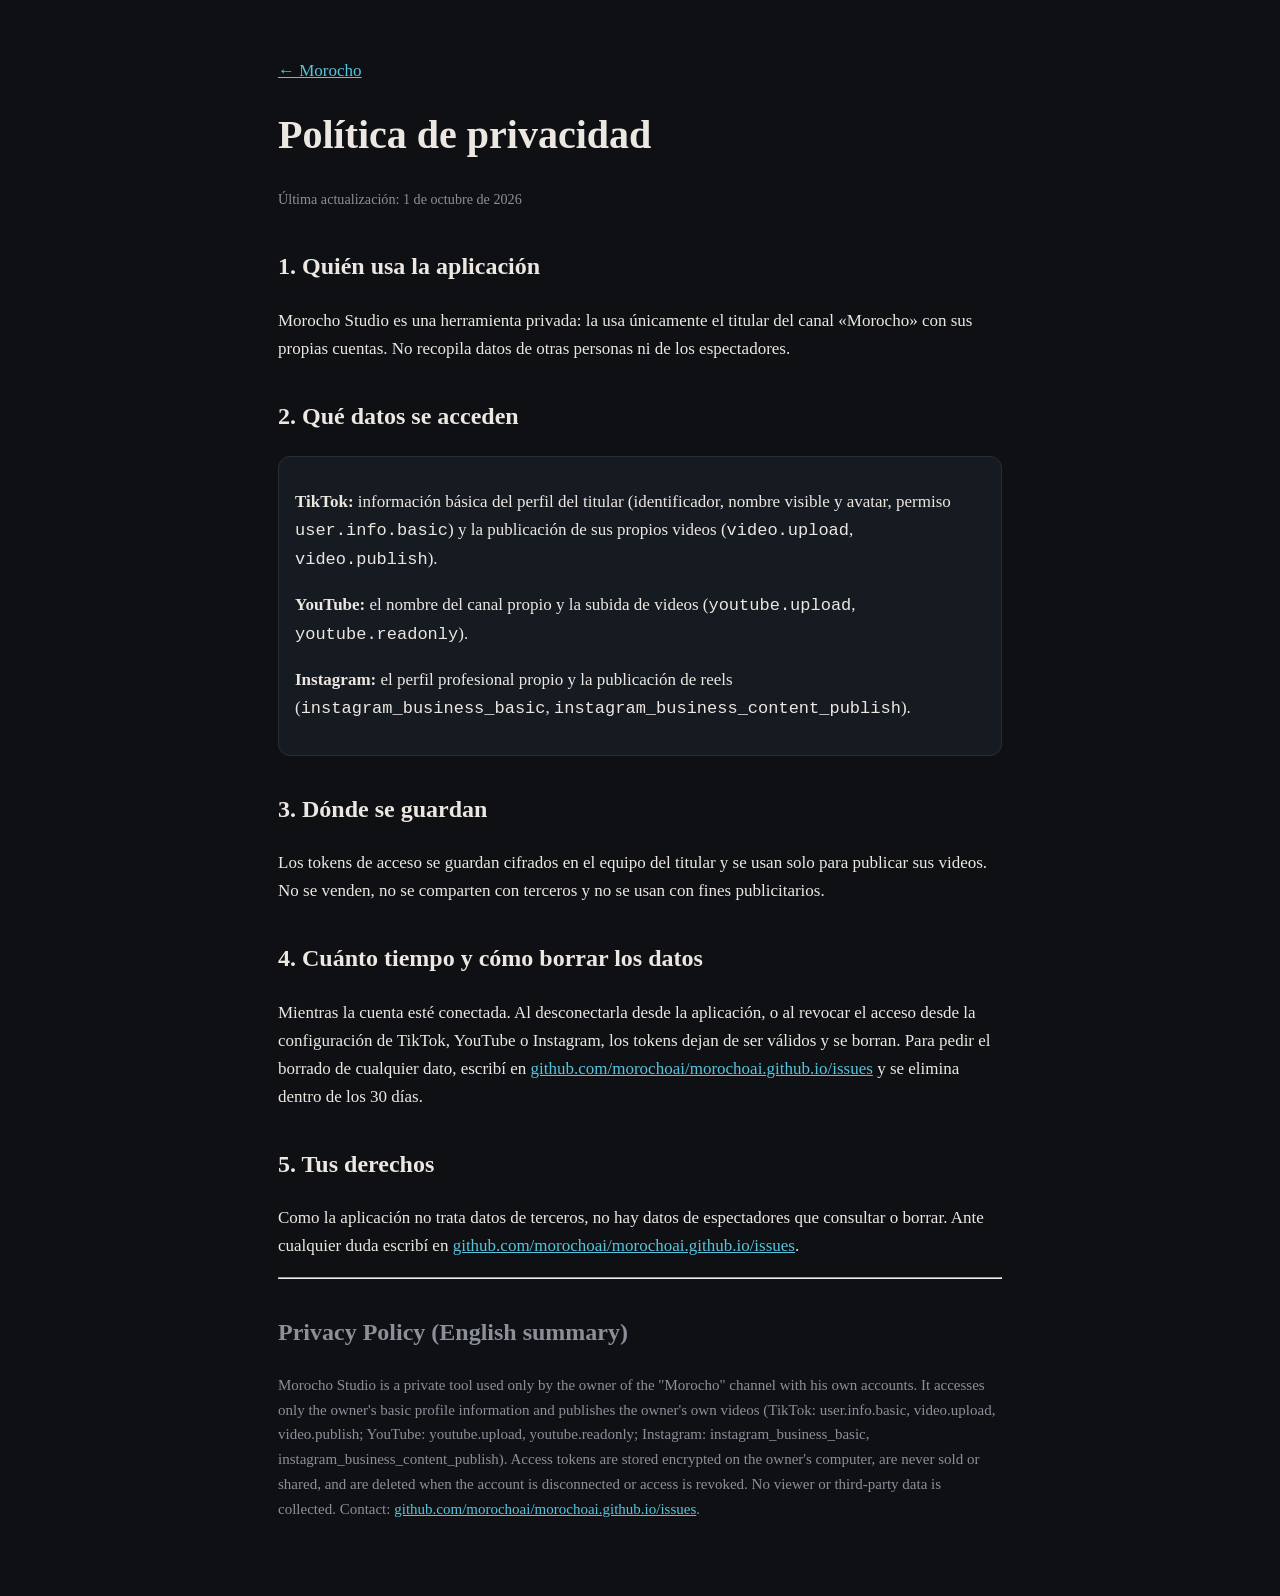
==== privacidad.html @ 4f79a5f8 "Sitio público de Morocho: inicio, términos, privacidad y retorno OAuth Co-Authored-By: Claude Opus 5" ====
<!doctype html>
<html lang="es">
<head>
  <meta charset="utf-8">
  <meta name="viewport" content="width=device-width, initial-scale=1">
  <title>Política de privacidad · Morocho Studio</title>
  <link rel="stylesheet" href="estilo.css">
</head>
<body>
  <main class="wrap">
    <p><a href="./">← Morocho</a></p>
    <h1>Política de privacidad</h1>
    <p><small>Última actualización: 1 de octubre de 2026</small></p>

    <h2>1. Quién usa la aplicación</h2>
    <p>Morocho Studio es una herramienta privada: la usa únicamente el titular del canal «Morocho» con
      sus propias cuentas. No recopila datos de otras personas ni de los espectadores.</p>

    <h2>2. Qué datos se acceden</h2>
    <div class="box">
      <p><strong>TikTok:</strong> información básica del perfil del titular (identificador, nombre visible
        y avatar, permiso <code>user.info.basic</code>) y la publicación de sus propios videos
        (<code>video.upload</code>, <code>video.publish</code>).</p>
      <p><strong>YouTube:</strong> el nombre del canal propio y la subida de videos
        (<code>youtube.upload</code>, <code>youtube.readonly</code>).</p>
      <p><strong>Instagram:</strong> el perfil profesional propio y la publicación de reels
        (<code>instagram_business_basic</code>, <code>instagram_business_content_publish</code>).</p>
    </div>

    <h2>3. Dónde se guardan</h2>
    <p>Los tokens de acceso se guardan cifrados en el equipo del titular y se usan solo para publicar
      sus videos. No se venden, no se comparten con terceros y no se usan con fines publicitarios.</p>

    <h2 id="borrado">4. Cuánto tiempo y cómo borrar los datos</h2>
    <p>Mientras la cuenta esté conectada. Al desconectarla desde la aplicación, o al revocar el acceso
      desde la configuración de TikTok, YouTube o Instagram, los tokens dejan de ser válidos y se borran.
      Para pedir el borrado de cualquier dato, escribí en
      <a href="https://github.com/morochoai/morochoai.github.io/issues">github.com/morochoai/morochoai.github.io/issues</a>
      y se elimina dentro de los 30 días.</p>

    <h2>5. Tus derechos</h2>
    <p>Como la aplicación no trata datos de terceros, no hay datos de espectadores que consultar o borrar.
      Ante cualquier duda escribí en <a href="https://github.com/morochoai/morochoai.github.io/issues">github.com/morochoai/morochoai.github.io/issues</a>.</p>

    <hr>
    <div lang="en" class="en">
      <h2>Privacy Policy (English summary)</h2>
      <p>Morocho Studio is a private tool used only by the owner of the "Morocho" channel with his own
        accounts. It accesses only the owner's basic profile information and publishes the owner's own
        videos (TikTok: user.info.basic, video.upload, video.publish; YouTube: youtube.upload,
        youtube.readonly; Instagram: instagram_business_basic, instagram_business_content_publish).
        Access tokens are stored encrypted on the owner's computer, are never sold or shared, and are
        deleted when the account is disconnected or access is revoked. No viewer or third-party data is
        collected. Contact: <a href="https://github.com/morochoai/morochoai.github.io/issues">github.com/morochoai/morochoai.github.io/issues</a>.</p>
    </div>
  </main>
</body>
</html>
---- estilo.css ----
:root { --bg: #0E1014; --text: #ECE8E1; --muted: #8B8F98; --blue: #58C4DD; --panel: #161A21; }
* { box-sizing: border-box; }
html, body { margin: 0; overflow-x: hidden; }
body { background: var(--bg); color: var(--text); font: 17px/1.65 Georgia, "Times New Roman", serif; overflow-wrap: anywhere; }
.wrap { max-width: 760px; margin: 0 auto; padding: 40px 18px 60px; }
.brand { display: flex; align-items: center; gap: 14px; }
h1 { font-size: 40px; margin: 0; }
h2 { margin-top: 34px; font-size: 24px; }
h3 { margin-top: 26px; font-size: 19px; }
.lead { font-size: 21px; color: var(--muted); }
a { color: var(--blue); }
.links { display: flex; flex-wrap: wrap; gap: 18px; margin-top: 30px; padding-top: 18px; border-top: 1px solid #272E3A; }
.en { color: var(--muted); font-size: 15px; }
.box { background: var(--panel); border: 1px solid #272E3A; border-radius: 12px; padding: 14px 16px; }
small { color: var(--muted); }
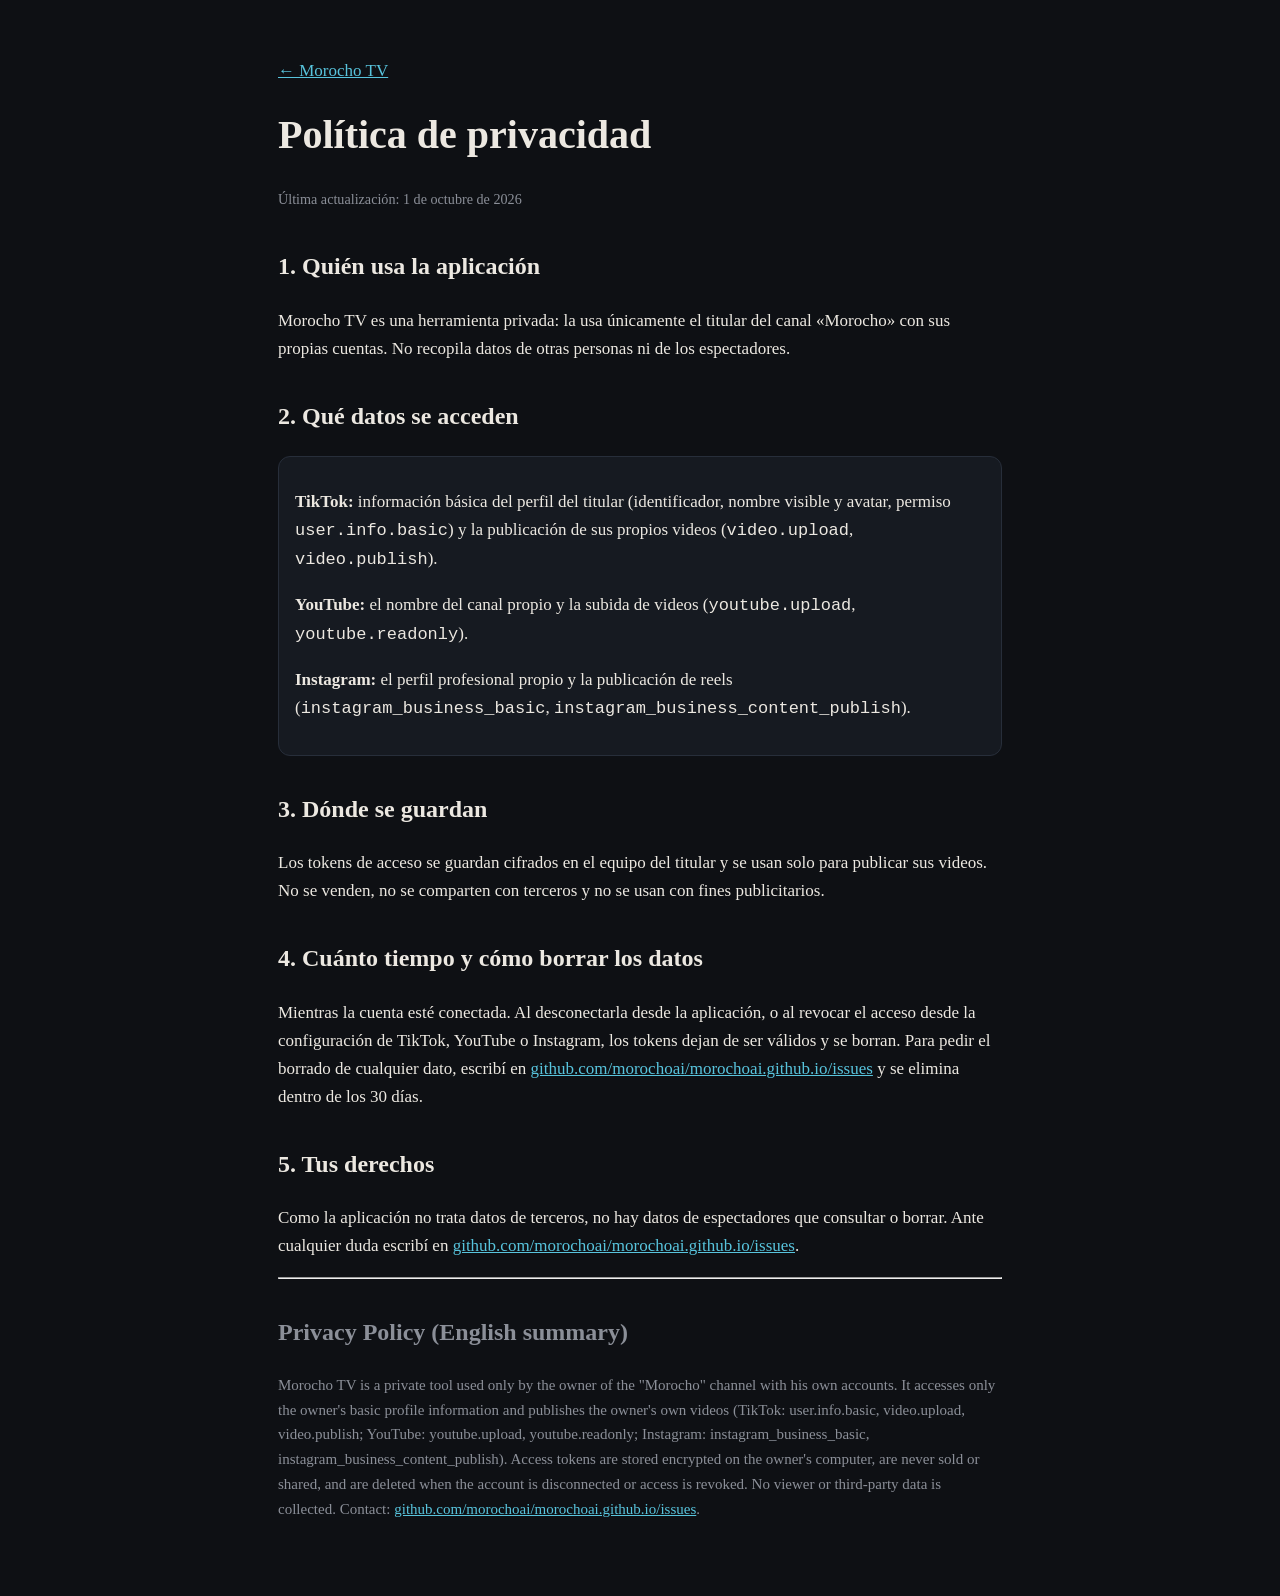
==== commit 20d68d46: "Nombre de la app unificado: Morocho TV Co-Authored-By: Claude Opus 5.5 <noreply@anthropic.com>" ====
--- a/privacidad.html
+++ b/privacidad.html
@@ -3,17 +3,17 @@
 <head>
   <meta charset="utf-8">
   <meta name="viewport" content="width=device-width, initial-scale=1">
-  <title>Política de privacidad · Morocho Studio</title>
+  <title>Política de privacidad · Morocho TV</title>
   <link rel="stylesheet" href="estilo.css">
 </head>
 <body>
   <main class="wrap">
-    <p><a href="./">← Morocho</a></p>
+    <p><a href="./">← Morocho TV</a></p>
     <h1>Política de privacidad</h1>
     <p><small>Última actualización: 1 de octubre de 2026</small></p>
 
     <h2>1. Quién usa la aplicación</h2>
-    <p>Morocho Studio es una herramienta privada: la usa únicamente el titular del canal «Morocho» con
+    <p>Morocho TV es una herramienta privada: la usa únicamente el titular del canal «Morocho» con
       sus propias cuentas. No recopila datos de otras personas ni de los espectadores.</p>
 
     <h2>2. Qué datos se acceden</h2>
@@ -45,7 +45,7 @@
     <hr>
     <div lang="en" class="en">
       <h2>Privacy Policy (English summary)</h2>
-      <p>Morocho Studio is a private tool used only by the owner of the "Morocho" channel with his own
+      <p>Morocho TV is a private tool used only by the owner of the "Morocho" channel with his own
         accounts. It accesses only the owner's basic profile information and publishes the owner's own
         videos (TikTok: user.info.basic, video.upload, video.publish; YouTube: youtube.upload,
         youtube.readonly; Instagram: instagram_business_basic, instagram_business_content_publish).
